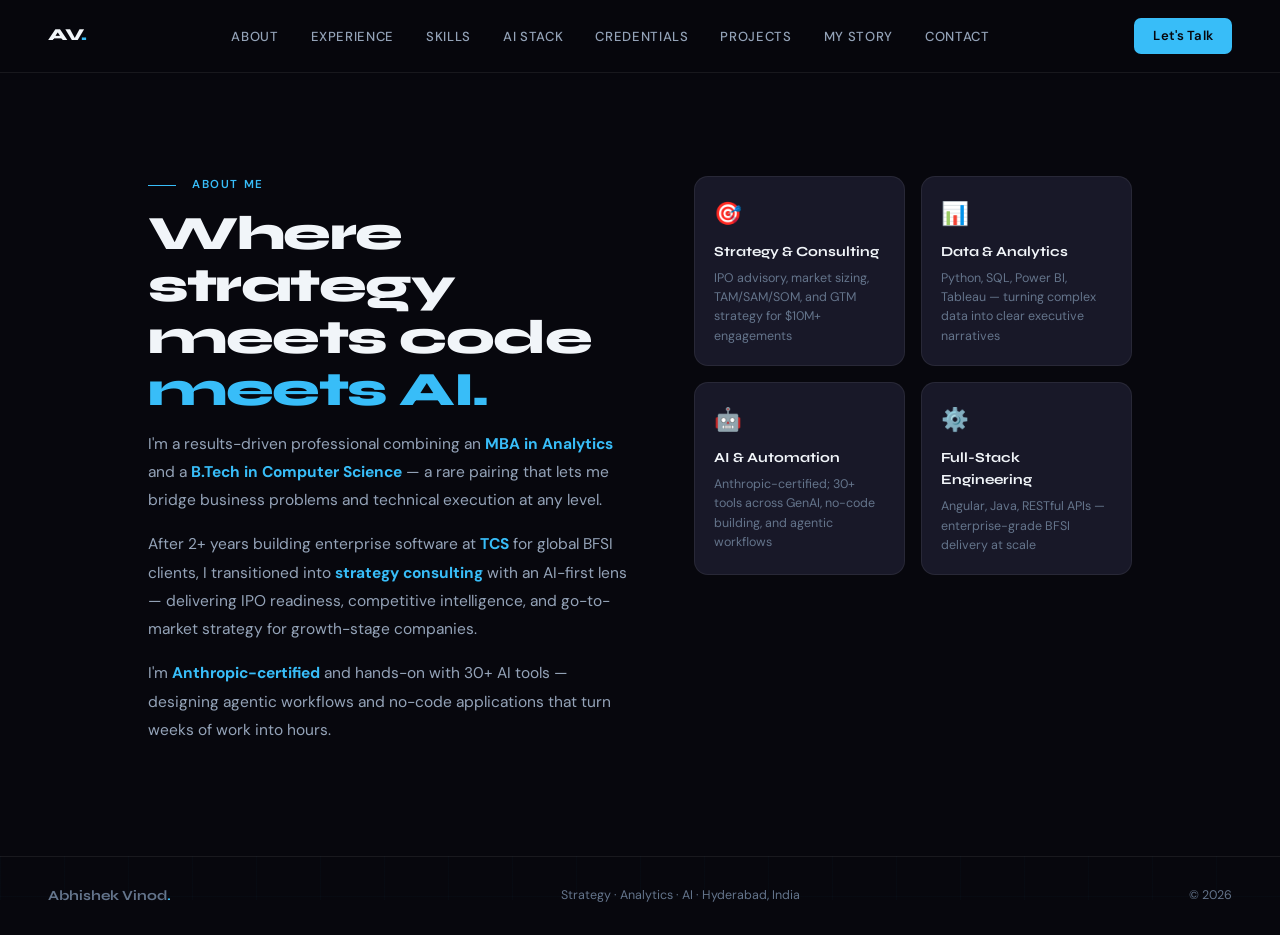
==== about.html @ b6cbe450 "Convert portfolio to multi-page routed architecture - Replace all hash-based nav links with routed ." ====
<!DOCTYPE html>
<html lang="en">
<head>
  <meta charset="UTF-8" />
  <meta name="viewport" content="width=device-width, initial-scale=1.0" />
  <title>About — Abhishek Vinod</title>
  <link rel="preconnect" href="https://fonts.googleapis.com" />
  <link rel="preconnect" href="https://fonts.gstatic.com" crossorigin />
  <link href="https://fonts.googleapis.com/css2?family=Syne:wght@400;500;600;700;800&family=DM+Sans:ital,opsz,wght@0,9..40,300;0,9..40,400;0,9..40,500;1,9..40,300&display=swap" rel="stylesheet" />
  <link rel="stylesheet" href="styles.css" />
  <style>
    #about { padding-top: 80px; }
  </style>
</head>
<body>

<div class="grid-bg"></div>

<nav id="nav">
  <a class="nav-logo" href="index.html">AV<span>.</span></a>
  <ul class="nav-links">
    <li><a href="about.html" class="active">About</a></li>
    <li><a href="experience.html">Experience</a></li>
    <li><a href="skills.html">Skills</a></li>
    <li><a href="ai-stack.html">AI Stack</a></li>
    <li><a href="credentials.html">Credentials</a></li>
    <li><a href="projects.html">Projects</a></li>
    <li><a href="story.html">My Story</a></li>
    <li><a href="contact.html">Contact</a></li>
  </ul>
  <a href="contact.html" class="nav-cta">Let's Talk</a>
</nav>

<section id="about">
  <div class="section-inner">
    <div class="about-grid">

      <!-- Left: text -->
      <div>
        <div class="section-label reveal">About Me</div>
        <h2 class="section-heading reveal rd1">
          Where strategy<br>meets code<br>
          <span style="color:var(--accent)">meets AI.</span>
        </h2>
        <div class="about-text reveal rd2">
          <p>
            I'm a results-driven professional combining an <strong>MBA in Analytics</strong> and a
            <strong>B.Tech in Computer Science</strong> — a rare pairing that lets me bridge business
            problems and technical execution at any level.
          </p>
          <p>
            After 2+ years building enterprise software at <strong>TCS</strong> for global BFSI clients,
            I transitioned into <strong>strategy consulting</strong> with an AI-first lens — delivering
            IPO readiness, competitive intelligence, and go-to-market strategy for growth-stage companies.
          </p>
          <p>
            I'm <strong>Anthropic-certified</strong> and hands-on with 30+ AI tools — designing agentic
            workflows and no-code applications that turn weeks of work into hours.
          </p>
        </div>
      </div>

      <!-- Right: pillar cards -->
      <div class="about-pillars reveal rd3">
        <div class="pillar">
          <div class="pillar-icon">🎯</div>
          <div class="pillar-title">Strategy & Consulting</div>
          <div class="pillar-desc">IPO advisory, market sizing, TAM/SAM/SOM, and GTM strategy for $10M+ engagements</div>
        </div>
        <div class="pillar">
          <div class="pillar-icon">📊</div>
          <div class="pillar-title">Data & Analytics</div>
          <div class="pillar-desc">Python, SQL, Power BI, Tableau — turning complex data into clear executive narratives</div>
        </div>
        <div class="pillar">
          <div class="pillar-icon">🤖</div>
          <div class="pillar-title">AI & Automation</div>
          <div class="pillar-desc">Anthropic-certified; 30+ tools across GenAI, no-code building, and agentic workflows</div>
        </div>
        <div class="pillar">
          <div class="pillar-icon">⚙️</div>
          <div class="pillar-title">Full-Stack Engineering</div>
          <div class="pillar-desc">Angular, Java, RESTful APIs — enterprise-grade BFSI delivery at scale</div>
        </div>
      </div>

    </div>
  </div>
</section>

<footer>
  <div class="footer-brand">Abhishek Vinod<span>.</span></div>
  <div class="footer-copy">Strategy · Analytics · AI · Hyderabad, India</div>
  <div class="footer-copy">© 2026</div>
</footer>

<script src="script.js"></script>

</body>
</html>
---- styles.css ----
/* ============================================================
   ABHISHEK VINOD — PORTFOLIO STYLES
   File: styles.css
   Update this file for all visual / design changes.
   ============================================================ */

/* ── DESIGN TOKENS ── */
:root {
  --bg:       #07070d;
  --bg2:      #0d0d18;
  --surface:  #181828;
  --surface2: #1e1e32;
  --border:   rgba(255, 255, 255, 0.07);
  --border2:  rgba(255, 255, 255, 0.12);
  --accent:   #38bdf8;   /* cyan  */
  --accent2:  #818cf8;   /* indigo */
  --accent3:  #34d399;   /* green  */
  --text:     #f1f5f9;
  --text2:    #94a3b8;
  --text3:    #64748b;
  --glow:     rgba(56, 189, 248, 0.15);
  font-size:  16px;
}

/* ── RESET ── */
*, *::before, *::after { box-sizing: border-box; margin: 0; padding: 0; }
html { scroll-behavior: smooth; -webkit-font-smoothing: antialiased; }
body {
  background: var(--bg);
  color: var(--text);
  font-family: 'DM Sans', sans-serif;
  font-weight: 400;
  line-height: 1.6;
  overflow-x: hidden;
}

/* ── SCROLLBAR ── */
::-webkit-scrollbar              { width: 4px; }
::-webkit-scrollbar-track        { background: var(--bg); }
::-webkit-scrollbar-thumb        { background: var(--accent); border-radius: 2px; }

/* ── GRID BACKGROUND ── */
.grid-bg {
  position: fixed; inset: 0;
  background-image:
    linear-gradient(rgba(56,189,248,0.025) 1px, transparent 1px),
    linear-gradient(90deg, rgba(56,189,248,0.025) 1px, transparent 1px);
  background-size: 64px 64px;
  pointer-events: none;
  z-index: 0;
}

/* ═══════════════════════════════════════════════
   NAVIGATION
═══════════════════════════════════════════════ */
nav {
  position: fixed; top: 0; left: 0; right: 0; z-index: 900;
  display: flex; align-items: center; justify-content: space-between;
  padding: 1.1rem 3rem;
  background: rgba(7, 7, 13, 0.8);
  backdrop-filter: blur(24px);
  border-bottom: 1px solid var(--border);
  transition: box-shadow 0.3s;
}
.nav-logo {
  font-family: 'Syne', sans-serif; font-weight: 800; font-size: 1.05rem;
  letter-spacing: -0.01em; color: var(--text); text-decoration: none;
}
.nav-logo span { color: var(--accent); }
.nav-links { display: flex; gap: 2rem; list-style: none; }
.nav-links a {
  color: var(--text2); text-decoration: none; font-size: 0.82rem;
  font-weight: 500; letter-spacing: 0.05em; text-transform: uppercase;
  transition: color 0.2s;
}
.nav-links a:hover { color: var(--accent); }
.nav-cta {
  background: var(--accent); color: #07070d; border: none;
  padding: 0.48rem 1.2rem; border-radius: 7px;
  font-family: 'DM Sans', sans-serif; font-weight: 600; font-size: 0.82rem;
  cursor: pointer; text-decoration: none; letter-spacing: 0.01em;
  transition: opacity 0.2s, transform 0.15s;
}
.nav-cta:hover { opacity: 0.85; transform: translateY(-1px); }

/* ═══════════════════════════════════════════════
   HERO
═══════════════════════════════════════════════ */
#hero {
  position: relative; min-height: 100vh;
  display: flex; flex-direction: column; justify-content: center;
  padding: 8rem 3rem 5rem;
  overflow: hidden;
}
.hero-glow {
  position: absolute; top: -15%; right: -8%; width: 750px; height: 750px;
  background: radial-gradient(circle, rgba(56,189,248,0.07) 0%, transparent 65%);
  pointer-events: none;
}
.hero-glow2 {
  position: absolute; bottom: -5%; left: -8%; width: 650px; height: 650px;
  background: radial-gradient(circle, rgba(129,140,248,0.06) 0%, transparent 65%);
  pointer-events: none;
}
.hero-tag {
  display: inline-flex; align-items: center; gap: 0.5rem;
  background: rgba(56,189,248,0.08); border: 1px solid rgba(56,189,248,0.18);
  border-radius: 100px; padding: 0.32rem 0.85rem;
  color: var(--accent); font-size: 0.76rem; font-weight: 500;
  letter-spacing: 0.05em; text-transform: uppercase;
  margin-bottom: 1.5rem;
  animation: fadeUp 0.6s ease both;
}
.hero-tag::before {
  content: ''; width: 6px; height: 6px; border-radius: 50%;
  background: var(--accent); animation: pulse 2s ease infinite;
}
@keyframes pulse {
  0%, 100% { opacity: 1; transform: scale(1); }
  50%       { opacity: 0.4; transform: scale(1.4); }
}
.hero-name {
  font-family: 'Syne', sans-serif; font-weight: 800;
  font-size: clamp(3.8rem, 8.5vw, 7.5rem);
  line-height: 0.93; letter-spacing: -0.04em;
  color: var(--text);
  animation: fadeUp 0.6s 0.1s ease both;
}
.hero-name .accent-line {
  display: block;
  background: linear-gradient(135deg, var(--accent) 0%, var(--accent2) 100%);
  -webkit-background-clip: text; -webkit-text-fill-color: transparent;
  background-clip: text;
}
.hero-title {
  font-family: 'Syne', sans-serif;
  font-size: clamp(0.95rem, 2.2vw, 1.25rem);
  color: var(--text2); font-weight: 500;
  margin: 1.25rem 0; letter-spacing: 0.01em;
  animation: fadeUp 0.6s 0.2s ease both;
}
.type-cursor {
  display: inline-block; width: 2px; height: 1em;
  background: var(--accent); margin-left: 3px;
  vertical-align: middle;
  animation: blink 1s step-end infinite;
}
@keyframes blink { 0%, 100% { opacity: 1; } 50% { opacity: 0; } }
.hero-desc {
  max-width: 580px; color: var(--text2); font-size: 0.97rem; line-height: 1.8;
  animation: fadeUp 0.6s 0.3s ease both; margin-bottom: 2rem;
}
.hero-ctas {
  display: flex; gap: 0.875rem; flex-wrap: wrap;
  animation: fadeUp 0.6s 0.4s ease both;
}
.btn-primary {
  display: inline-flex; align-items: center; gap: 0.5rem;
  background: var(--accent); color: #07070d;
  padding: 0.7rem 1.6rem; border-radius: 8px;
  font-weight: 600; font-size: 0.88rem; text-decoration: none;
  transition: all 0.2s;
}
.btn-primary:hover {
  background: #0ea5e9; transform: translateY(-2px);
  box-shadow: 0 8px 28px rgba(56,189,248,0.28);
}
.btn-secondary {
  display: inline-flex; align-items: center; gap: 0.5rem;
  background: transparent; color: var(--text);
  padding: 0.7rem 1.6rem; border-radius: 8px;
  font-weight: 500; font-size: 0.88rem; text-decoration: none;
  border: 1px solid var(--border2); transition: all 0.2s;
}
.btn-secondary:hover {
  border-color: var(--accent); color: var(--accent);
  background: rgba(56,189,248,0.05);
}
.hero-stats {
  position: absolute; bottom: 3rem; right: 3rem;
  display: flex; gap: 2.5rem;
  animation: fadeUp 0.6s 0.5s ease both;
}
.stat-num {
  font-family: 'Syne', sans-serif; font-size: 1.6rem; font-weight: 800;
  color: var(--text); line-height: 1;
}
.stat-num span { color: var(--accent); }
.stat-label {
  font-size: 0.72rem; color: var(--text3);
  text-transform: uppercase; letter-spacing: 0.05em; margin-top: 0.25rem;
}
.hero-scroll {
  position: absolute; bottom: 3rem; left: 3rem;
  display: flex; align-items: center; gap: 0.75rem;
  color: var(--text3); font-size: 0.76rem;
  letter-spacing: 0.06em; text-transform: uppercase;
  animation: fadeUp 0.6s 0.6s ease both;
}
.scroll-line { width: 36px; height: 1px; background: var(--text3); display: block; }
@keyframes fadeUp {
  from { opacity: 0; transform: translateY(24px); }
  to   { opacity: 1; transform: translateY(0); }
}

/* ═══════════════════════════════════════════════
   SHARED SECTION STYLES
═══════════════════════════════════════════════ */
section { position: relative; z-index: 10; }
.section-inner { max-width: 1080px; margin: 0 auto; padding: 6rem 3rem; }
.section-label {
  display: flex; align-items: center; gap: 1rem;
  font-size: 0.72rem; letter-spacing: 0.14em; text-transform: uppercase;
  color: var(--accent); font-weight: 600; margin-bottom: 0.875rem;
}
.section-label::before {
  content: ''; flex: none; width: 28px; height: 1px; background: var(--accent);
}
.section-heading {
  font-family: 'Syne', sans-serif; font-weight: 800;
  font-size: clamp(2rem, 4vw, 3rem); letter-spacing: -0.03em;
  color: var(--text); line-height: 1.08; margin-bottom: 0.875rem;
}
.section-sub {
  color: var(--text2); font-size: 0.97rem;
  max-width: 480px; margin-bottom: 3rem; line-height: 1.72;
}
.section-divider {
  height: 1px;
  background: linear-gradient(to right, transparent, var(--border2), transparent);
  margin: 0 3rem;
}

/* ═══════════════════════════════════════════════
   ABOUT
═══════════════════════════════════════════════ */
#about { background: var(--bg); }
.about-grid { display: grid; grid-template-columns: 1.1fr 1fr; gap: 4rem; align-items: start; }
.about-text p  { color: var(--text2); line-height: 1.82; margin-bottom: 1rem; font-size: 0.97rem; }
.about-text strong { color: var(--accent); }
.about-pillars { display: grid; grid-template-columns: 1fr 1fr; gap: 1rem; }
.pillar {
  background: var(--surface); border: 1px solid var(--border);
  border-radius: 14px; padding: 1.2rem;
  transition: all 0.3s cubic-bezier(0.16, 1, 0.3, 1);
}
.pillar:hover {
  border-color: rgba(56,189,248,0.28); background: var(--surface2);
  transform: translateY(-4px);
}
.pillar-icon  { font-size: 1.4rem; margin-bottom: 0.55rem; }
.pillar-title {
  font-family: 'Syne', sans-serif; font-weight: 700;
  font-size: 0.87rem; color: var(--text); margin-bottom: 0.35rem;
}
.pillar-desc  { font-size: 0.78rem; color: var(--text3); line-height: 1.55; }

/* ═══════════════════════════════════════════════
   EXPERIENCE
═══════════════════════════════════════════════ */
#experience { background: var(--bg2); }
.exp-timeline { position: relative; }
.exp-timeline::before {
  content: ''; position: absolute; left: 0; top: 0; bottom: 0;
  width: 1px;
  background: linear-gradient(to bottom, transparent, var(--border2) 5%, var(--border2) 95%, transparent);
}
.exp-item          { position: relative; padding-left: 2.5rem; padding-bottom: 3rem; }
.exp-item:last-child { padding-bottom: 0; }
.exp-dot {
  position: absolute; left: -5px; top: 0.35rem;
  width: 11px; height: 11px; border-radius: 50%;
  background: var(--bg2); border: 2px solid var(--border2); transition: all 0.3s;
}
.exp-item:hover .exp-dot {
  border-color: var(--accent); background: var(--accent);
  box-shadow: 0 0 14px var(--glow);
}
.exp-header   { display: flex; flex-wrap: wrap; align-items: baseline; gap: 0.7rem; margin-bottom: 0.4rem; }
.exp-company  { font-family: 'Syne', sans-serif; font-weight: 700; font-size: 1.05rem; color: var(--text); }
.exp-role {
  font-size: 0.78rem; color: var(--accent);
  background: rgba(56,189,248,0.09); border: 1px solid rgba(56,189,248,0.14);
  padding: 0.18rem 0.65rem; border-radius: 100px; font-weight: 500;
}
.exp-period   { font-size: 0.77rem; color: var(--text3); margin-left: auto; letter-spacing: 0.02em; }
.exp-location { font-size: 0.78rem; color: var(--text3); margin-bottom: 0.875rem; }
.exp-bullets  { list-style: none; display: flex; flex-direction: column; gap: 0.55rem; }
.exp-bullets li {
  font-size: 0.88rem; color: var(--text2); line-height: 1.68;
  padding-left: 0.875rem; position: relative;
}
.exp-bullets li::before {
  content: ''; position: absolute; left: 0; top: 0.68em;
  width: 4px; height: 4px; border-radius: 50%; background: var(--accent);
}
.exp-bullets li strong { color: var(--text); }

/* ═══════════════════════════════════════════════
   SKILLS
═══════════════════════════════════════════════ */
#skills { background: var(--bg); }
.skills-grid { display: grid; grid-template-columns: repeat(auto-fit, minmax(290px, 1fr)); gap: 1.25rem; }
.skill-cat {
  background: var(--surface); border: 1px solid var(--border);
  border-radius: 16px; padding: 1.6rem; transition: all 0.3s;
}
.skill-cat:hover { border-color: var(--border2); background: var(--surface2); }
.skill-cat-head { display: flex; align-items: center; gap: 0.7rem; margin-bottom: 1.15rem; }
.skill-cat-icon {
  width: 36px; height: 36px; border-radius: 9px;
  display: flex; align-items: center; justify-content: center;
  font-size: 1rem; flex-shrink: 0;
}
/* Icon colour variants */
.ib { background: rgba(56,189,248,0.12); }
.ip { background: rgba(129,140,248,0.12); }
.ig { background: rgba(52,211,153,0.12); }
.io { background: rgba(251,146,60,0.12); }
.skill-cat-name { font-family: 'Syne', sans-serif; font-weight: 700; font-size: 0.88rem; color: var(--text); }
.skill-tags { display: flex; flex-wrap: wrap; gap: 0.45rem; }
.tag {
  font-size: 0.76rem; color: var(--text2);
  background: rgba(255,255,255,0.04); border: 1px solid var(--border);
  padding: 0.27rem 0.65rem; border-radius: 6px;
  transition: all 0.2s; cursor: default;
}
.tag:hover {
  background: rgba(56,189,248,0.08); border-color: rgba(56,189,248,0.22);
  color: var(--accent);
}

/* ═══════════════════════════════════════════════
   AI TOOLS
═══════════════════════════════════════════════ */
#ai-tools { background: var(--bg2); }
.tools-header {
  display: flex; align-items: flex-end; justify-content: space-between;
  margin-bottom: 3rem; gap: 1.5rem; flex-wrap: wrap;
}
.tools-badge {
  display: inline-flex; align-items: center; gap: 0.55rem;
  background: rgba(52,211,153,0.1); border: 1px solid rgba(52,211,153,0.22);
  border-radius: 100px; padding: 0.45rem 1rem;
  color: var(--accent3); font-size: 0.78rem; font-weight: 500; white-space: nowrap;
}
.tools-grid {
  display: grid; grid-template-columns: repeat(auto-fill, minmax(250px, 1fr)); gap: 1.15rem;
}
.tool-card {
  background: var(--surface); border: 1px solid var(--border);
  border-radius: 14px; padding: 1.4rem;
  transition: all 0.35s cubic-bezier(0.16, 1, 0.3, 1);
  position: relative; overflow: hidden; cursor: default;
}
/* Radial glow on hover — JS sets --mx and --my */
.tool-card::before {
  content: ''; position: absolute; inset: 0;
  background: radial-gradient(circle at var(--mx, 50%) var(--my, 50%), rgba(56,189,248,0.07), transparent 60%);
  opacity: 0; transition: opacity 0.3s;
}
.tool-card:hover {
  border-color: rgba(56,189,248,0.22); transform: translateY(-5px);
  box-shadow: 0 20px 48px rgba(0,0,0,0.35);
}
.tool-card:hover::before { opacity: 1; }
.tool-card-top { display: flex; align-items: flex-start; justify-content: space-between; margin-bottom: 0.7rem; }
.tool-emoji    { font-size: 1.55rem; }
.tool-cat {
  font-size: 0.69rem; color: var(--text3);
  background: rgba(255,255,255,0.04); border: 1px solid var(--border);
  padding: 0.18rem 0.55rem; border-radius: 100px;
  font-weight: 500; letter-spacing: 0.02em;
}
.tool-name { font-family: 'Syne', sans-serif; font-weight: 700; font-size: 0.9rem; color: var(--text); margin-bottom: 0.35rem; }
.tool-desc { font-size: 0.8rem; color: var(--text3); line-height: 1.55; }
.tool-hl {
  display: inline-block; margin-top: 0.7rem;
  font-size: 0.72rem; color: var(--accent);
  background: rgba(56,189,248,0.08); border: 1px solid rgba(56,189,248,0.14);
  padding: 0.22rem 0.6rem; border-radius: 100px;
}

/* ═══════════════════════════════════════════════
   CREDENTIALS
═══════════════════════════════════════════════ */
#credentials { background: var(--bg); }
.creds-grid { display: grid; grid-template-columns: 1fr 1fr; gap: 1.15rem; }
.cred-card {
  background: var(--surface); border: 1px solid var(--border);
  border-radius: 14px; padding: 1.4rem;
  display: flex; gap: 0.9rem; align-items: flex-start;
  transition: all 0.28s;
}
.cred-card:hover { border-color: var(--border2); transform: translateY(-2px); }
.cred-icon {
  width: 38px; height: 38px; border-radius: 9px;
  background: rgba(56,189,248,0.1);
  display: flex; align-items: center; justify-content: center;
  font-size: 1rem; flex-shrink: 0;
}
.cred-name   { font-family: 'Syne', sans-serif; font-weight: 700; font-size: 0.87rem; color: var(--text); margin-bottom: 0.2rem; line-height: 1.3; }
.cred-issuer { font-size: 0.78rem; color: var(--accent); margin-bottom: 0.18rem; }
.cred-year   { font-size: 0.73rem; color: var(--text3); }
.sub-heading {
  font-family: 'Syne', sans-serif; font-weight: 700; font-size: 0.82rem;
  color: var(--text3); letter-spacing: 0.1em; text-transform: uppercase;
  margin-bottom: 1.1rem;
}
.edu-grid {
  display: grid; grid-template-columns: 1fr 1fr; gap: 1.15rem; margin-top: 1.5rem;
}
.edu-card {
  background: linear-gradient(135deg, var(--surface), var(--bg2));
  border: 1px solid var(--border); border-radius: 14px;
  padding: 1.6rem; position: relative; overflow: hidden; transition: all 0.28s;
}
.edu-card::after {
  content: ''; position: absolute; top: -40%; right: -20%;
  width: 200px; height: 200px;
  background: radial-gradient(circle, rgba(129,140,248,0.06), transparent 70%);
  pointer-events: none;
}
.edu-card:hover { border-color: rgba(129,140,248,0.28); transform: translateY(-3px); }
.edu-degree { font-family: 'Syne', sans-serif; font-weight: 800; font-size: 0.97rem; color: var(--text); margin-bottom: 0.45rem; line-height: 1.25; }
.edu-spec   { font-size: 0.8rem; color: var(--accent2); margin-bottom: 0.35rem; }
.edu-inst   { font-size: 0.82rem; color: var(--text2); margin-bottom: 0.28rem; }
.edu-year   { font-size: 0.75rem; color: var(--text3); }

/* ═══════════════════════════════════════════════
   CONTACT
═══════════════════════════════════════════════ */
#contact { background: var(--bg2); border-top: 1px solid var(--border); }
.contact-inner {
  max-width: 1080px; margin: 0 auto; padding: 6rem 3rem;
  display: grid; grid-template-columns: 1fr 1fr; gap: 4rem; align-items: center;
}
.contact-links { display: flex; flex-direction: column; gap: 0.875rem; margin-top: 1.75rem; }
.contact-link {
  display: flex; align-items: center; gap: 0.875rem;
  text-decoration: none; color: var(--text2);
  padding: 0.9rem 1.1rem;
  background: var(--surface); border: 1px solid var(--border);
  border-radius: 12px; transition: all 0.2s;
}
.contact-link:hover {
  border-color: rgba(56,189,248,0.28); color: var(--text);
  background: var(--surface2); transform: translateX(5px);
}
.cl-icon {
  width: 34px; height: 34px; border-radius: 8px;
  background: rgba(56,189,248,0.1);
  display: flex; align-items: center; justify-content: center;
  font-size: 0.95rem; flex-shrink: 0;
}
.cl-label { font-size: 0.72rem; color: var(--text3); text-transform: uppercase; letter-spacing: 0.06em; }
.cl-value { font-size: 0.88rem; font-weight: 500; }
.contact-right {
  background: var(--surface); border: 1px solid var(--border);
  border-radius: 20px; padding: 2.25rem; position: relative; overflow: hidden;
}
.contact-right::before {
  content: ''; position: absolute; top: -50%; left: -20%;
  width: 380px; height: 380px;
  background: radial-gradient(circle, rgba(56,189,248,0.06), transparent 65%);
  pointer-events: none;
}
.cta-heading { font-family: 'Syne', sans-serif; font-weight: 800; font-size: 1.45rem; color: var(--text); margin-bottom: 0.65rem; line-height: 1.2; }
.cta-text    { color: var(--text2); font-size: 0.88rem; line-height: 1.72; margin-bottom: 1.5rem; }
.cta-list    { list-style: none; display: flex; flex-direction: column; gap: 0.55rem; margin-bottom: 1.6rem; }
.cta-list li { display: flex; align-items: center; gap: 0.65rem; font-size: 0.83rem; color: var(--text2); }
.cta-list li::before { content: '✓'; color: var(--accent3); font-weight: 700; font-size: 0.78rem; }

/* ═══════════════════════════════════════════════
   FOOTER
═══════════════════════════════════════════════ */
footer {
  background: var(--bg); border-top: 1px solid var(--border);
  padding: 1.75rem 3rem;
  display: flex; align-items: center; justify-content: space-between;
  flex-wrap: wrap; gap: 1rem;
}
.footer-brand { font-family: 'Syne', sans-serif; font-weight: 700; font-size: 0.875rem; color: var(--text3); }
.footer-brand span { color: var(--accent); }
.footer-copy { font-size: 0.78rem; color: var(--text3); }

/* ═══════════════════════════════════════════════
   SCROLL REVEAL ANIMATION
═══════════════════════════════════════════════ */
.reveal { opacity: 0; transform: translateY(26px); transition: opacity 0.6s ease, transform 0.6s ease; }
.reveal.visible { opacity: 1; transform: translateY(0); }
.rd1 { transition-delay: 0.1s; }
.rd2 { transition-delay: 0.2s; }
.rd3 { transition-delay: 0.3s; }
.rd4 { transition-delay: 0.4s; }

/* ═══════════════════════════════════════════════
   RESPONSIVE
═══════════════════════════════════════════════ */
@media (max-width: 900px) {
  .about-grid,
  .contact-inner    { grid-template-columns: 1fr; gap: 2.5rem; }
  .creds-grid,
  .edu-grid         { grid-template-columns: 1fr; }
}
@media (max-width: 768px) {
  nav               { padding: 1rem 1.5rem; }
  .nav-links,
  .nav-cta          { display: none; }
  .section-inner    { padding: 4rem 1.5rem; }
  #hero             { padding: 7rem 1.5rem 9rem; }
  .hero-stats,
  .hero-scroll      { display: none; }
  .section-divider  { margin: 0 1.5rem; }
  footer            { flex-direction: column; text-align: center; padding: 1.5rem; }
  .contact-inner    { padding: 4rem 1.5rem; }
}
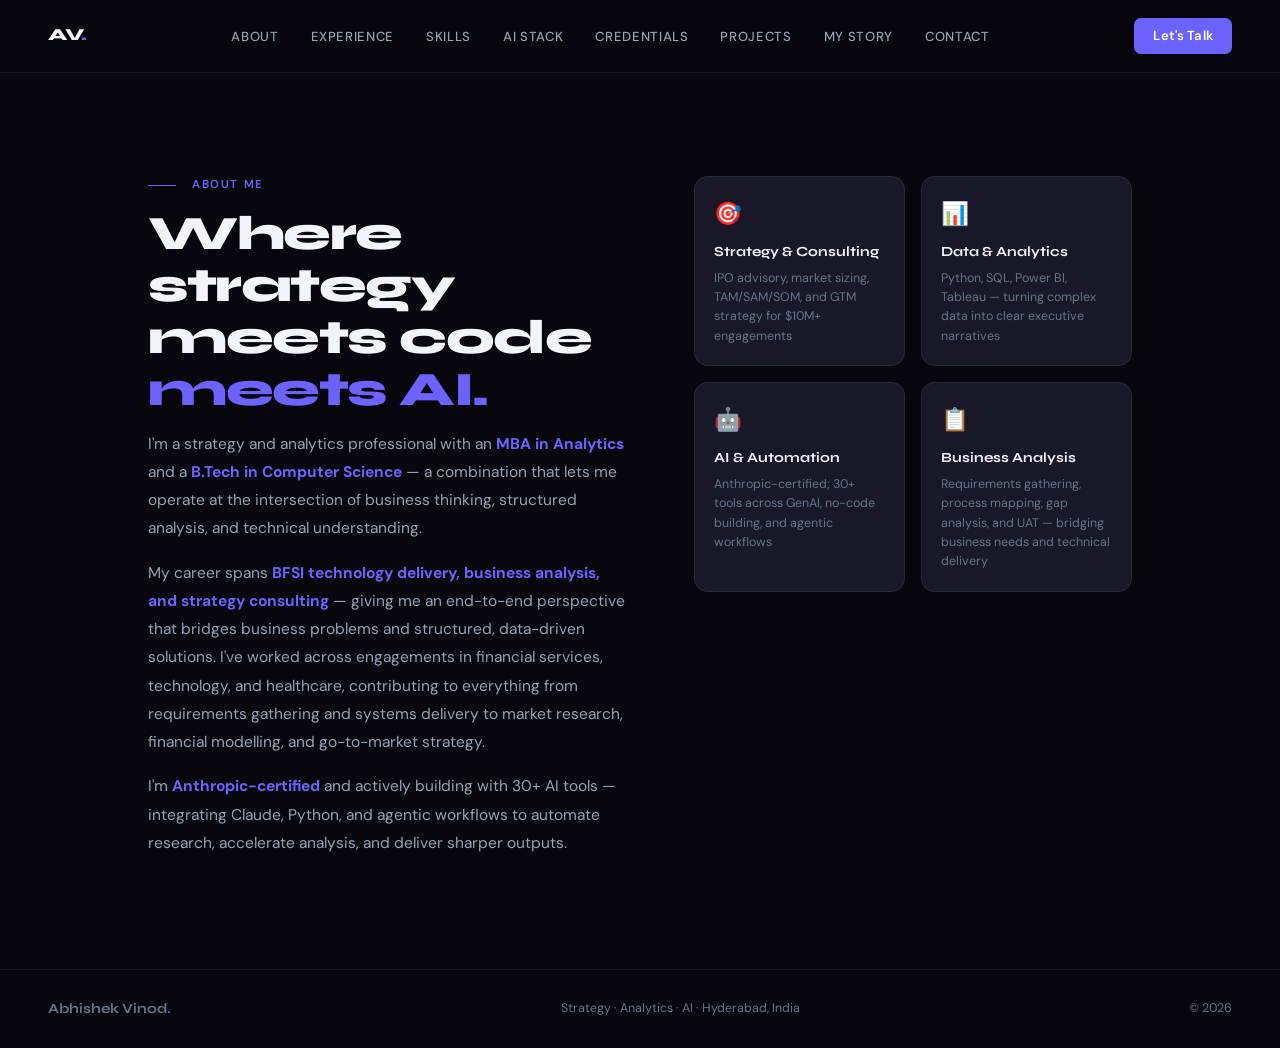
==== commit e3c4c0d8: "Update About page — general overview, remove company-specific detail - Rewrite Para 2 to give a care" ====
--- a/about.html
+++ b/about.html
@@ -44,18 +44,21 @@
         </h2>
         <div class="about-text reveal rd2">
           <p>
-            I'm a results-driven professional combining an <strong>MBA in Analytics</strong> and a
-            <strong>B.Tech in Computer Science</strong> — a rare pairing that lets me bridge business
-            problems and technical execution at any level.
+            I'm a strategy and analytics professional with an <strong>MBA in Analytics</strong> and a
+            <strong>B.Tech in Computer Science</strong> — a combination that lets me operate at the
+            intersection of business thinking, structured analysis, and technical understanding.
           </p>
           <p>
-            After 2+ years building enterprise software at <strong>TCS</strong> for global BFSI clients,
-            I transitioned into <strong>strategy consulting</strong> with an AI-first lens — delivering
-            IPO readiness, competitive intelligence, and go-to-market strategy for growth-stage companies.
+            My career spans <strong>BFSI technology delivery, business analysis, and strategy consulting</strong>
+            — giving me an end-to-end perspective that bridges business problems and structured,
+            data-driven solutions. I've worked across engagements in financial services, technology,
+            and healthcare, contributing to everything from requirements gathering and systems delivery
+            to market research, financial modelling, and go-to-market strategy.
           </p>
           <p>
-            I'm <strong>Anthropic-certified</strong> and hands-on with 30+ AI tools — designing agentic
-            workflows and no-code applications that turn weeks of work into hours.
+            I'm <strong>Anthropic-certified</strong> and actively building with 30+ AI tools — integrating
+            Claude, Python, and agentic workflows to automate research, accelerate analysis, and deliver
+            sharper outputs.
           </p>
         </div>
       </div>
@@ -78,9 +81,9 @@
           <div class="pillar-desc">Anthropic-certified; 30+ tools across GenAI, no-code building, and agentic workflows</div>
         </div>
         <div class="pillar">
-          <div class="pillar-icon">⚙️</div>
-          <div class="pillar-title">Full-Stack Engineering</div>
-          <div class="pillar-desc">Angular, Java, RESTful APIs — enterprise-grade BFSI delivery at scale</div>
+          <div class="pillar-icon">📋</div>
+          <div class="pillar-title">Business Analysis</div>
+          <div class="pillar-desc">Requirements gathering, process mapping, gap analysis, and UAT — bridging business needs and technical delivery</div>
         </div>
       </div>
 
--- a/styles.css
+++ b/styles.css
@@ -12,13 +12,13 @@
   --surface2: #1e1e32;
   --border:   rgba(255, 255, 255, 0.07);
   --border2:  rgba(255, 255, 255, 0.12);
-  --accent:   #38bdf8;   /* cyan  */
-  --accent2:  #818cf8;   /* indigo */
+  --accent:   #6c63ff;   /* cyan  */
+  --accent2:  #a78bfa;   /* lavender */
   --accent3:  #34d399;   /* green  */
   --text:     #f1f5f9;
   --text2:    #94a3b8;
   --text3:    #64748b;
-  --glow:     rgba(56, 189, 248, 0.15);
+  --glow:     rgba(108, 99, 255, 0.15);
   font-size:  16px;
 }
 
@@ -43,8 +43,8 @@
 .grid-bg {
   position: fixed; inset: 0;
   background-image:
-    linear-gradient(rgba(56,189,248,0.025) 1px, transparent 1px),
-    linear-gradient(90deg, rgba(56,189,248,0.025) 1px, transparent 1px);
+    linear-gradient(rgba(108,99,255,0.025) 1px, transparent 1px),
+    linear-gradient(90deg, rgba(108,99,255,0.025) 1px, transparent 1px);
   background-size: 64px 64px;
   pointer-events: none;
   z-index: 0;
@@ -75,7 +75,7 @@
 }
 .nav-links a:hover { color: var(--accent); }
 .nav-cta {
-  background: var(--accent); color: #07070d; border: none;
+  background: var(--accent); color: #fff; border: none;
   padding: 0.48rem 1.2rem; border-radius: 7px;
   font-family: 'DM Sans', sans-serif; font-weight: 600; font-size: 0.82rem;
   cursor: pointer; text-decoration: none; letter-spacing: 0.01em;
@@ -94,17 +94,17 @@
 }
 .hero-glow {
   position: absolute; top: -15%; right: -8%; width: 750px; height: 750px;
-  background: radial-gradient(circle, rgba(56,189,248,0.07) 0%, transparent 65%);
+  background: radial-gradient(circle, rgba(108,99,255,0.07) 0%, transparent 65%);
   pointer-events: none;
 }
 .hero-glow2 {
   position: absolute; bottom: -5%; left: -8%; width: 650px; height: 650px;
-  background: radial-gradient(circle, rgba(129,140,248,0.06) 0%, transparent 65%);
+  background: radial-gradient(circle, rgba(167,139,250,0.06) 0%, transparent 65%);
   pointer-events: none;
 }
 .hero-tag {
   display: inline-flex; align-items: center; gap: 0.5rem;
-  background: rgba(56,189,248,0.08); border: 1px solid rgba(56,189,248,0.18);
+  background: rgba(108,99,255,0.08); border: 1px solid rgba(108,99,255,0.18);
   border-radius: 100px; padding: 0.32rem 0.85rem;
   color: var(--accent); font-size: 0.76rem; font-weight: 500;
   letter-spacing: 0.05em; text-transform: uppercase;
@@ -156,14 +156,14 @@
 }
 .btn-primary {
   display: inline-flex; align-items: center; gap: 0.5rem;
-  background: var(--accent); color: #07070d;
+  background: var(--accent); color: #fff;
   padding: 0.7rem 1.6rem; border-radius: 8px;
   font-weight: 600; font-size: 0.88rem; text-decoration: none;
   transition: all 0.2s;
 }
 .btn-primary:hover {
-  background: #0ea5e9; transform: translateY(-2px);
-  box-shadow: 0 8px 28px rgba(56,189,248,0.28);
+  background: #5a52e0; transform: translateY(-2px);
+  box-shadow: 0 8px 28px rgba(108,99,255,0.28);
 }
 .btn-secondary {
   display: inline-flex; align-items: center; gap: 0.5rem;
@@ -174,7 +174,7 @@
 }
 .btn-secondary:hover {
   border-color: var(--accent); color: var(--accent);
-  background: rgba(56,189,248,0.05);
+  background: rgba(108,99,255,0.05);
 }
 .hero-stats {
   position: absolute; bottom: 3rem; right: 3rem;
@@ -245,7 +245,7 @@
   transition: all 0.3s cubic-bezier(0.16, 1, 0.3, 1);
 }
 .pillar:hover {
-  border-color: rgba(56,189,248,0.28); background: var(--surface2);
+  border-color: rgba(108,99,255,0.28); background: var(--surface2);
   transform: translateY(-4px);
 }
 .pillar-icon  { font-size: 1.4rem; margin-bottom: 0.55rem; }
@@ -280,7 +280,7 @@
 .exp-company  { font-family: 'Syne', sans-serif; font-weight: 700; font-size: 1.05rem; color: var(--text); }
 .exp-role {
   font-size: 0.78rem; color: var(--accent);
-  background: rgba(56,189,248,0.09); border: 1px solid rgba(56,189,248,0.14);
+  background: rgba(108,99,255,0.09); border: 1px solid rgba(108,99,255,0.14);
   padding: 0.18rem 0.65rem; border-radius: 100px; font-weight: 500;
 }
 .exp-period   { font-size: 0.77rem; color: var(--text3); margin-left: auto; letter-spacing: 0.02em; }
@@ -313,10 +313,13 @@
   font-size: 1rem; flex-shrink: 0;
 }
 /* Icon colour variants */
-.ib { background: rgba(56,189,248,0.12); }
-.ip { background: rgba(129,140,248,0.12); }
+.ib { background: rgba(108,99,255,0.12); }
+.ip { background: rgba(167,139,250,0.12); }
 .ig { background: rgba(52,211,153,0.12); }
 .io { background: rgba(251,146,60,0.12); }
+.ir { background: rgba(244,114,182,0.12); }
+.ic { background: rgba(56,189,248,0.12); }
+.iy { background: rgba(250,204,21,0.12); }
 .skill-cat-name { font-family: 'Syne', sans-serif; font-weight: 700; font-size: 0.88rem; color: var(--text); }
 .skill-tags { display: flex; flex-wrap: wrap; gap: 0.45rem; }
 .tag {
@@ -326,7 +329,7 @@
   transition: all 0.2s; cursor: default;
 }
 .tag:hover {
-  background: rgba(56,189,248,0.08); border-color: rgba(56,189,248,0.22);
+  background: rgba(108,99,255,0.08); border-color: rgba(108,99,255,0.22);
   color: var(--accent);
 }
 
@@ -356,11 +359,11 @@
 /* Radial glow on hover — JS sets --mx and --my */
 .tool-card::before {
   content: ''; position: absolute; inset: 0;
-  background: radial-gradient(circle at var(--mx, 50%) var(--my, 50%), rgba(56,189,248,0.07), transparent 60%);
+  background: radial-gradient(circle at var(--mx, 50%) var(--my, 50%), rgba(108,99,255,0.07), transparent 60%);
   opacity: 0; transition: opacity 0.3s;
 }
 .tool-card:hover {
-  border-color: rgba(56,189,248,0.22); transform: translateY(-5px);
+  border-color: rgba(108,99,255,0.22); transform: translateY(-5px);
   box-shadow: 0 20px 48px rgba(0,0,0,0.35);
 }
 .tool-card:hover::before { opacity: 1; }
@@ -377,7 +380,7 @@
 .tool-hl {
   display: inline-block; margin-top: 0.7rem;
   font-size: 0.72rem; color: var(--accent);
-  background: rgba(56,189,248,0.08); border: 1px solid rgba(56,189,248,0.14);
+  background: rgba(108,99,255,0.08); border: 1px solid rgba(108,99,255,0.14);
   padding: 0.22rem 0.6rem; border-radius: 100px;
 }
 
@@ -395,7 +398,7 @@
 .cred-card:hover { border-color: var(--border2); transform: translateY(-2px); }
 .cred-icon {
   width: 38px; height: 38px; border-radius: 9px;
-  background: rgba(56,189,248,0.1);
+  background: rgba(108,99,255,0.1);
   display: flex; align-items: center; justify-content: center;
   font-size: 1rem; flex-shrink: 0;
 }
@@ -418,10 +421,10 @@
 .edu-card::after {
   content: ''; position: absolute; top: -40%; right: -20%;
   width: 200px; height: 200px;
-  background: radial-gradient(circle, rgba(129,140,248,0.06), transparent 70%);
+  background: radial-gradient(circle, rgba(167,139,250,0.06), transparent 70%);
   pointer-events: none;
 }
-.edu-card:hover { border-color: rgba(129,140,248,0.28); transform: translateY(-3px); }
+.edu-card:hover { border-color: rgba(167,139,250,0.28); transform: translateY(-3px); }
 .edu-degree { font-family: 'Syne', sans-serif; font-weight: 800; font-size: 0.97rem; color: var(--text); margin-bottom: 0.45rem; line-height: 1.25; }
 .edu-spec   { font-size: 0.8rem; color: var(--accent2); margin-bottom: 0.35rem; }
 .edu-inst   { font-size: 0.82rem; color: var(--text2); margin-bottom: 0.28rem; }
@@ -444,12 +447,12 @@
   border-radius: 12px; transition: all 0.2s;
 }
 .contact-link:hover {
-  border-color: rgba(56,189,248,0.28); color: var(--text);
+  border-color: rgba(108,99,255,0.28); color: var(--text);
   background: var(--surface2); transform: translateX(5px);
 }
 .cl-icon {
   width: 34px; height: 34px; border-radius: 8px;
-  background: rgba(56,189,248,0.1);
+  background: rgba(108,99,255,0.1);
   display: flex; align-items: center; justify-content: center;
   font-size: 0.95rem; flex-shrink: 0;
 }
@@ -462,7 +465,7 @@
 .contact-right::before {
   content: ''; position: absolute; top: -50%; left: -20%;
   width: 380px; height: 380px;
-  background: radial-gradient(circle, rgba(56,189,248,0.06), transparent 65%);
+  background: radial-gradient(circle, rgba(108,99,255,0.06), transparent 65%);
   pointer-events: none;
 }
 .cta-heading { font-family: 'Syne', sans-serif; font-weight: 800; font-size: 1.45rem; color: var(--text); margin-bottom: 0.65rem; line-height: 1.2; }
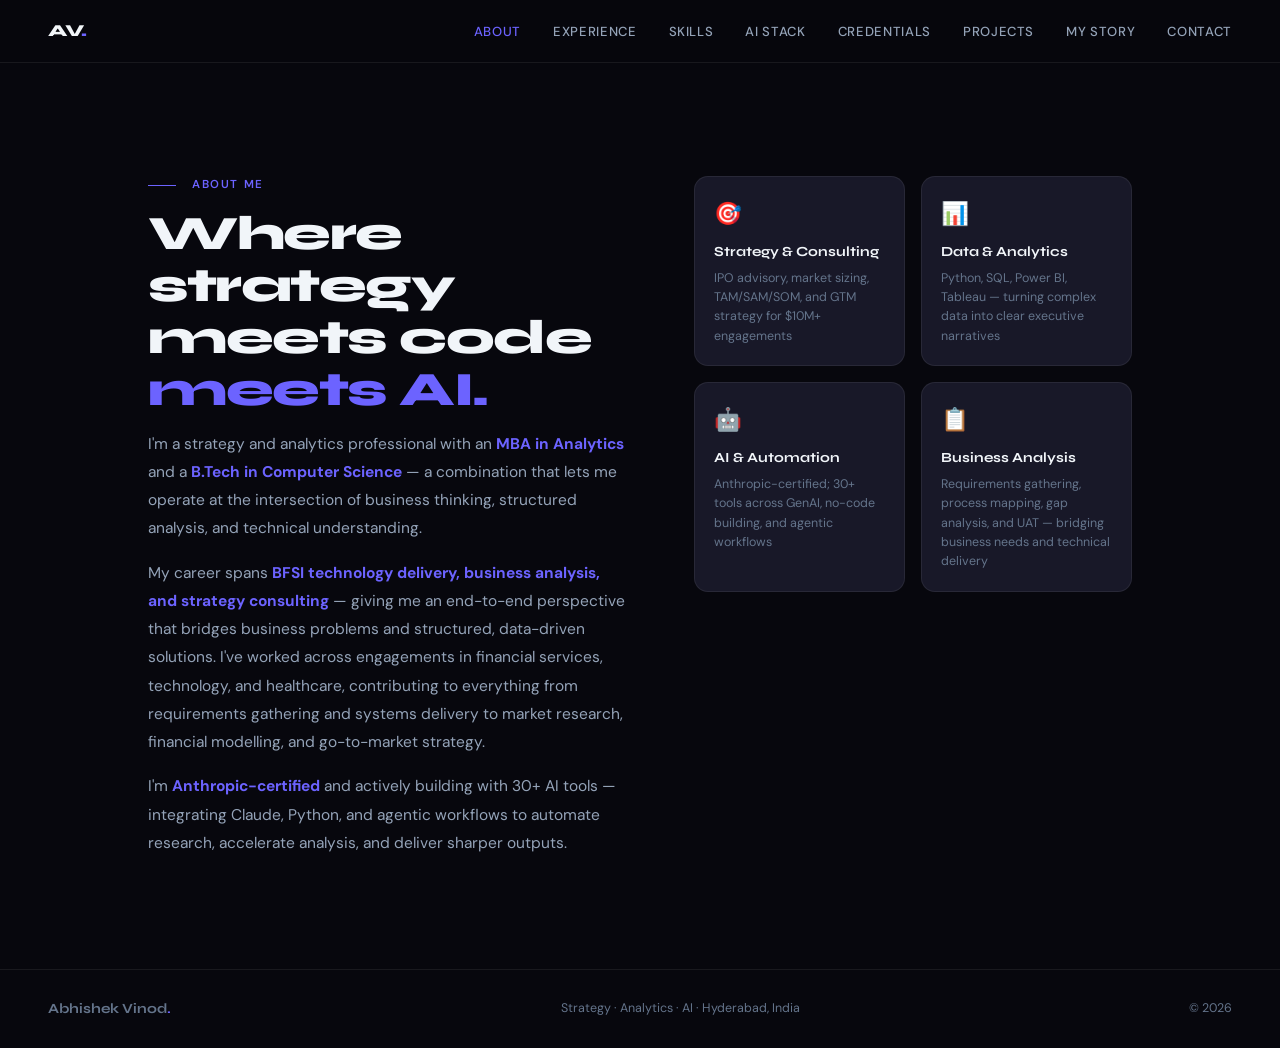
==== commit d5413112: "Fix nav alignment and add mobile hamburger menu across all 9 pages - Remove 'Let's Talk' CTA button " ====
--- a/about.html
+++ b/about.html
@@ -28,7 +28,9 @@
     <li><a href="story.html">My Story</a></li>
     <li><a href="contact.html">Contact</a></li>
   </ul>
-  <a href="contact.html" class="nav-cta">Let's Talk</a>
+  <button class="nav-hamburger" id="nav-hamburger" aria-label="Open menu">
+    <span></span><span></span><span></span>
+  </button>
 </nav>
 
 <section id="about">
--- a/styles.css
+++ b/styles.css
@@ -82,6 +82,31 @@
   transition: opacity 0.2s, transform 0.15s;
 }
 .nav-cta:hover { opacity: 0.85; transform: translateY(-1px); }
+.nav-links a.active { color: var(--accent); }
+
+/* Hamburger button — hidden on desktop */
+.nav-hamburger {
+  display: none;
+  flex-direction: column;
+  justify-content: center;
+  gap: 5px;
+  background: none;
+  border: none;
+  cursor: pointer;
+  padding: 4px;
+  z-index: 901;
+}
+.nav-hamburger span {
+  display: block;
+  width: 22px;
+  height: 2px;
+  background: var(--text);
+  border-radius: 2px;
+  transition: transform 0.3s, opacity 0.3s;
+}
+.nav-hamburger.open span:nth-child(1) { transform: translateY(7px) rotate(45deg); }
+.nav-hamburger.open span:nth-child(2) { opacity: 0; }
+.nav-hamburger.open span:nth-child(3) { transform: translateY(-7px) rotate(-45deg); }
 
 /* ═══════════════════════════════════════════════
    HERO
@@ -508,8 +533,23 @@
 }
 @media (max-width: 768px) {
   nav               { padding: 1rem 1.5rem; }
-  .nav-links,
-  .nav-cta          { display: none; }
+  .nav-hamburger    { display: flex; }
+  .nav-links        {
+    display: none;
+    position: absolute;
+    top: 100%;
+    left: 0; right: 0;
+    background: rgba(7,7,13,0.97);
+    backdrop-filter: blur(24px);
+    border-bottom: 1px solid var(--border);
+    flex-direction: column;
+    padding: 0.5rem 0;
+    gap: 0;
+  }
+  .nav-links.open   { display: flex; }
+  .nav-links li     { border-bottom: 1px solid var(--border); }
+  .nav-links li:last-child { border-bottom: none; }
+  .nav-links a      { display: block; padding: 0.875rem 1.5rem; font-size: 0.88rem; }
   .section-inner    { padding: 4rem 1.5rem; }
   #hero             { padding: 7rem 1.5rem 9rem; }
   .hero-stats,
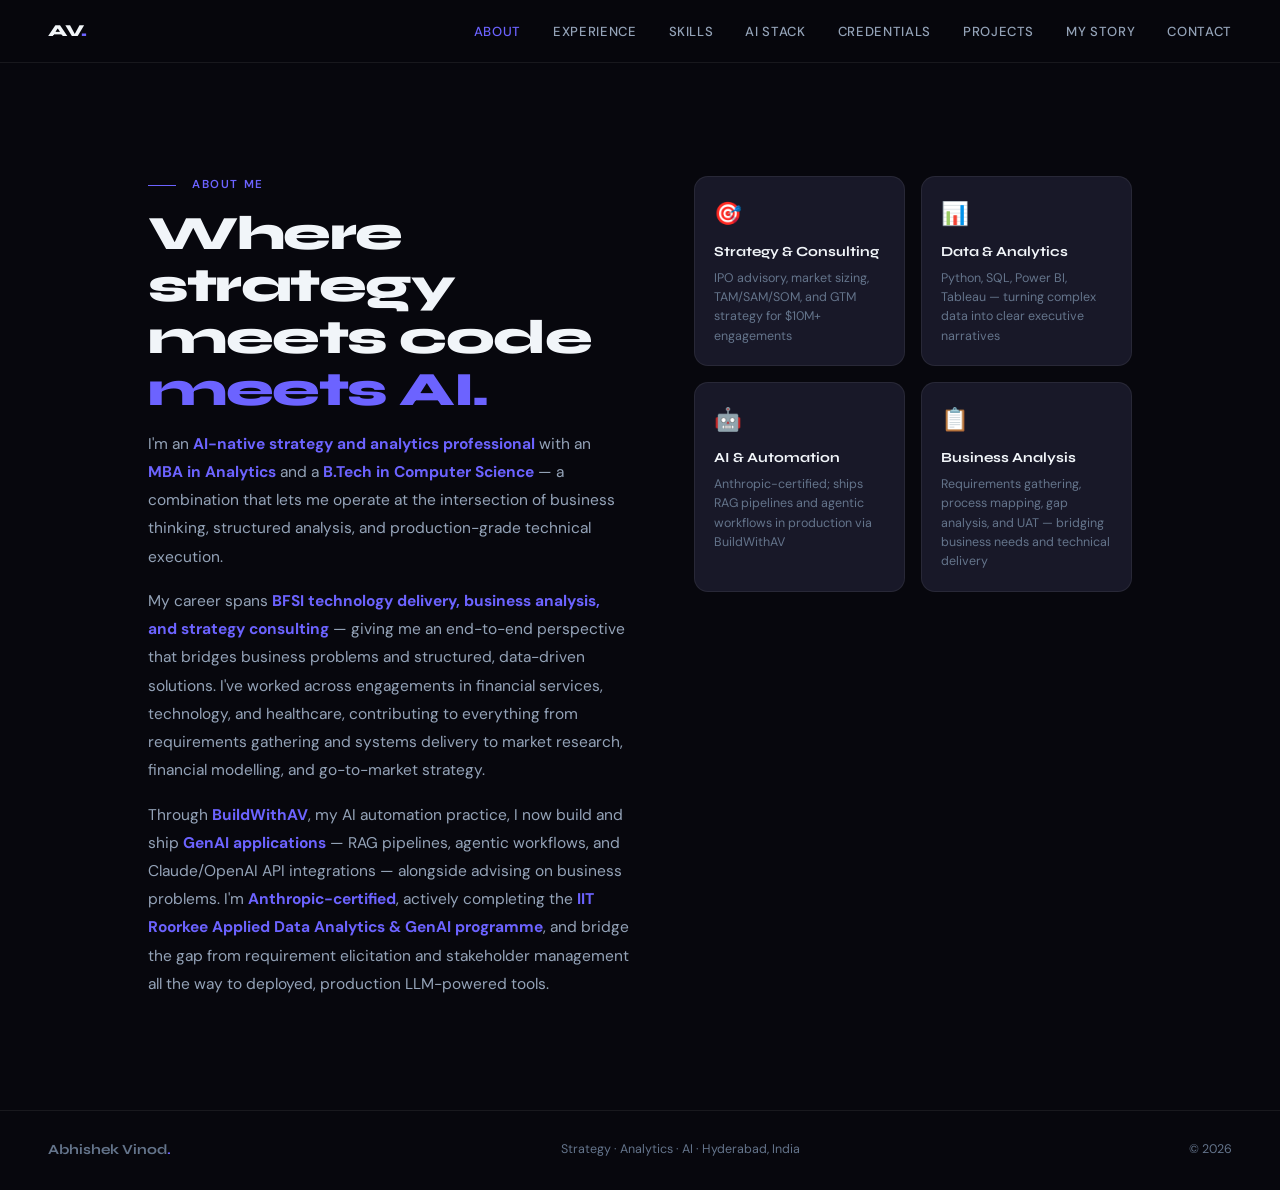
==== commit 648f6dda: "Updated with latest project info" ====
--- a/about.html
+++ b/about.html
@@ -46,9 +46,10 @@
         </h2>
         <div class="about-text reveal rd2">
           <p>
-            I'm a strategy and analytics professional with an <strong>MBA in Analytics</strong> and a
-            <strong>B.Tech in Computer Science</strong> — a combination that lets me operate at the
-            intersection of business thinking, structured analysis, and technical understanding.
+            I'm an <strong>AI-native strategy and analytics professional</strong> with an
+            <strong>MBA in Analytics</strong> and a <strong>B.Tech in Computer Science</strong> — a
+            combination that lets me operate at the intersection of business thinking, structured
+            analysis, and production-grade technical execution.
           </p>
           <p>
             My career spans <strong>BFSI technology delivery, business analysis, and strategy consulting</strong>
@@ -58,9 +59,12 @@
             to market research, financial modelling, and go-to-market strategy.
           </p>
           <p>
-            I'm <strong>Anthropic-certified</strong> and actively building with 30+ AI tools — integrating
-            Claude, Python, and agentic workflows to automate research, accelerate analysis, and deliver
-            sharper outputs.
+            Through <strong>BuildWithAV</strong>, my AI automation practice, I now build and ship
+            <strong>GenAI applications</strong> — RAG pipelines, agentic workflows, and Claude/OpenAI
+            API integrations — alongside advising on business problems. I'm <strong>Anthropic-certified</strong>,
+            actively completing the <strong>IIT Roorkee Applied Data Analytics & GenAI programme</strong>,
+            and bridge the gap from requirement elicitation and stakeholder management all the way to
+            deployed, production LLM-powered tools.
           </p>
         </div>
       </div>
@@ -80,7 +84,7 @@
         <div class="pillar">
           <div class="pillar-icon">🤖</div>
           <div class="pillar-title">AI & Automation</div>
-          <div class="pillar-desc">Anthropic-certified; 30+ tools across GenAI, no-code building, and agentic workflows</div>
+          <div class="pillar-desc">Anthropic-certified; ships RAG pipelines and agentic workflows in production via BuildWithAV</div>
         </div>
         <div class="pillar">
           <div class="pillar-icon">📋</div>
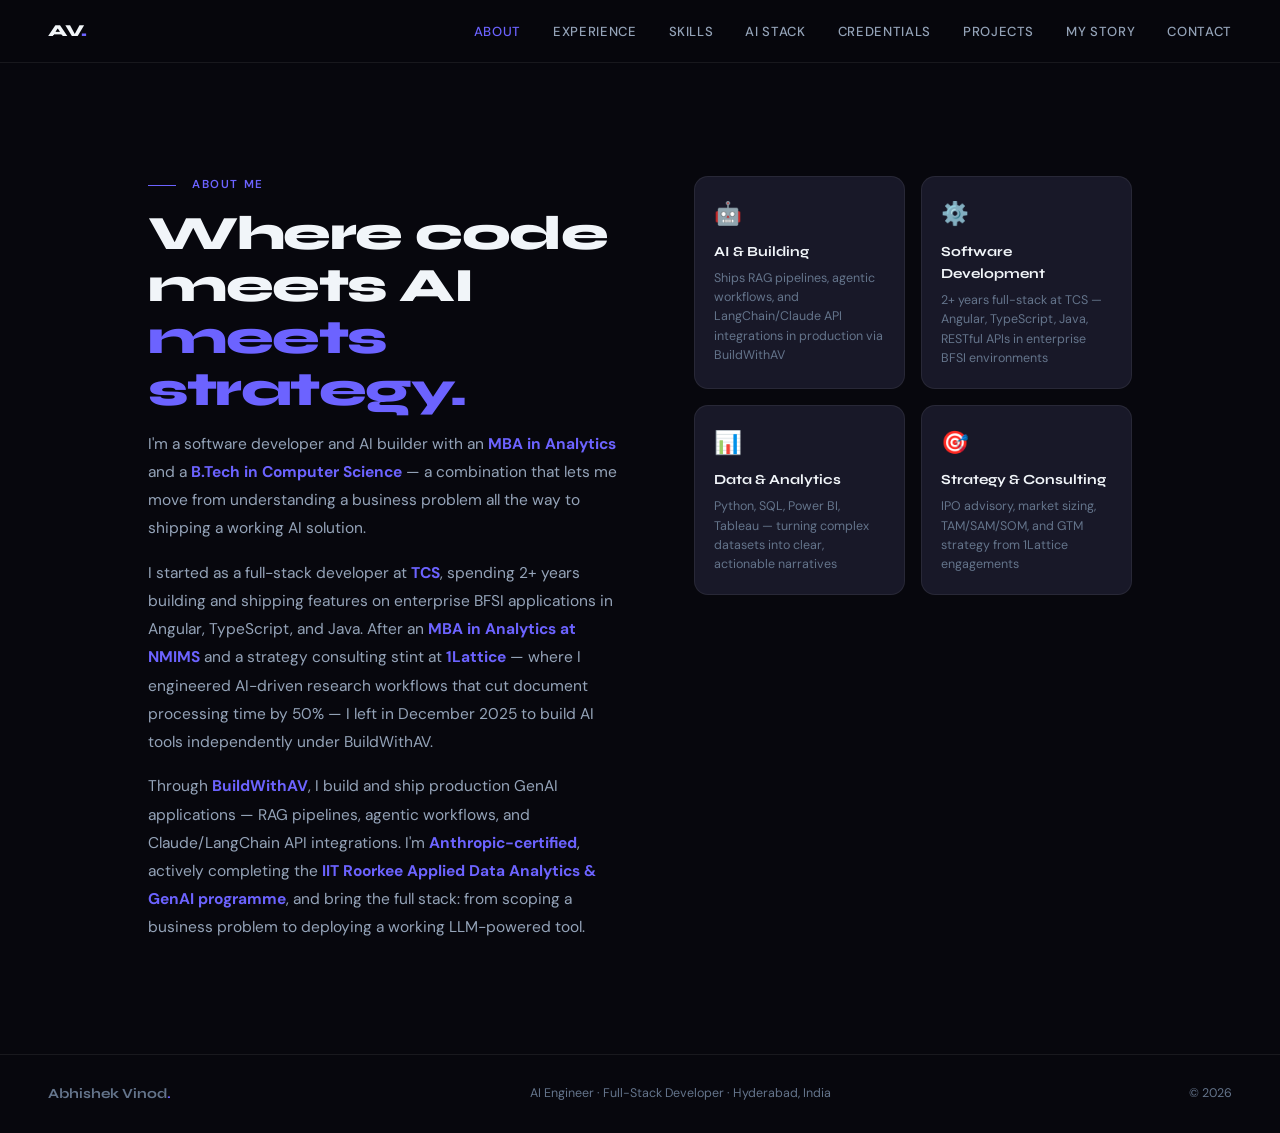
==== commit a7f803b2: "Reposition portfolio: AI Engineer identity across all pages — updated experience, skills, AI stack, " ====
--- a/about.html
+++ b/about.html
@@ -41,30 +41,18 @@
       <div>
         <div class="section-label reveal">About Me</div>
         <h2 class="section-heading reveal rd1">
-          Where strategy<br>meets code<br>
-          <span style="color:var(--accent)">meets AI.</span>
+          Where code<br>meets AI<br>
+          <span style="color:var(--accent)">meets strategy.</span>
         </h2>
         <div class="about-text reveal rd2">
           <p>
-            I'm an <strong>AI-native strategy and analytics professional</strong> with an
-            <strong>MBA in Analytics</strong> and a <strong>B.Tech in Computer Science</strong> — a
-            combination that lets me operate at the intersection of business thinking, structured
-            analysis, and production-grade technical execution.
+            I'm a software developer and AI builder with an <strong>MBA in Analytics</strong> and a <strong>B.Tech in Computer Science</strong> — a combination that lets me move from understanding a business problem all the way to shipping a working AI solution.
           </p>
           <p>
-            My career spans <strong>BFSI technology delivery, business analysis, and strategy consulting</strong>
-            — giving me an end-to-end perspective that bridges business problems and structured,
-            data-driven solutions. I've worked across engagements in financial services, technology,
-            and healthcare, contributing to everything from requirements gathering and systems delivery
-            to market research, financial modelling, and go-to-market strategy.
+            I started as a full-stack developer at <strong>TCS</strong>, spending 2+ years building and shipping features on enterprise BFSI applications in Angular, TypeScript, and Java. After an <strong>MBA in Analytics at NMIMS</strong> and a strategy consulting stint at <strong>1Lattice</strong> — where I engineered AI-driven research workflows that cut document processing time by 50% — I left in December 2025 to build AI tools independently under BuildWithAV.
           </p>
           <p>
-            Through <strong>BuildWithAV</strong>, my AI automation practice, I now build and ship
-            <strong>GenAI applications</strong> — RAG pipelines, agentic workflows, and Claude/OpenAI
-            API integrations — alongside advising on business problems. I'm <strong>Anthropic-certified</strong>,
-            actively completing the <strong>IIT Roorkee Applied Data Analytics & GenAI programme</strong>,
-            and bridge the gap from requirement elicitation and stakeholder management all the way to
-            deployed, production LLM-powered tools.
+            Through <strong>BuildWithAV</strong>, I build and ship production GenAI applications — RAG pipelines, agentic workflows, and Claude/LangChain API integrations. I'm <strong>Anthropic-certified</strong>, actively completing the <strong>IIT Roorkee Applied Data Analytics & GenAI programme</strong>, and bring the full stack: from scoping a business problem to deploying a working LLM-powered tool.
           </p>
         </div>
       </div>
@@ -72,24 +60,24 @@
       <!-- Right: pillar cards -->
       <div class="about-pillars reveal rd3">
         <div class="pillar">
-          <div class="pillar-icon">🎯</div>
-          <div class="pillar-title">Strategy & Consulting</div>
-          <div class="pillar-desc">IPO advisory, market sizing, TAM/SAM/SOM, and GTM strategy for $10M+ engagements</div>
+          <div class="pillar-icon">🤖</div>
+          <div class="pillar-title">AI & Building</div>
+          <div class="pillar-desc">Ships RAG pipelines, agentic workflows, and LangChain/Claude API integrations in production via BuildWithAV</div>
+        </div>
+        <div class="pillar">
+          <div class="pillar-icon">⚙️</div>
+          <div class="pillar-title">Software Development</div>
+          <div class="pillar-desc">2+ years full-stack at TCS — Angular, TypeScript, Java, RESTful APIs in enterprise BFSI environments</div>
         </div>
         <div class="pillar">
           <div class="pillar-icon">📊</div>
           <div class="pillar-title">Data & Analytics</div>
-          <div class="pillar-desc">Python, SQL, Power BI, Tableau — turning complex data into clear executive narratives</div>
+          <div class="pillar-desc">Python, SQL, Power BI, Tableau — turning complex datasets into clear, actionable narratives</div>
         </div>
         <div class="pillar">
-          <div class="pillar-icon">🤖</div>
-          <div class="pillar-title">AI & Automation</div>
-          <div class="pillar-desc">Anthropic-certified; ships RAG pipelines and agentic workflows in production via BuildWithAV</div>
-        </div>
-        <div class="pillar">
-          <div class="pillar-icon">📋</div>
-          <div class="pillar-title">Business Analysis</div>
-          <div class="pillar-desc">Requirements gathering, process mapping, gap analysis, and UAT — bridging business needs and technical delivery</div>
+          <div class="pillar-icon">🎯</div>
+          <div class="pillar-title">Strategy & Consulting</div>
+          <div class="pillar-desc">IPO advisory, market sizing, TAM/SAM/SOM, and GTM strategy from 1Lattice engagements</div>
         </div>
       </div>
 
@@ -99,7 +87,7 @@
 
 <footer>
   <div class="footer-brand">Abhishek Vinod<span>.</span></div>
-  <div class="footer-copy">Strategy · Analytics · AI · Hyderabad, India</div>
+  <div class="footer-copy">AI Engineer · Full-Stack Developer · Hyderabad, India</div>
   <div class="footer-copy">© 2026</div>
 </footer>
 
